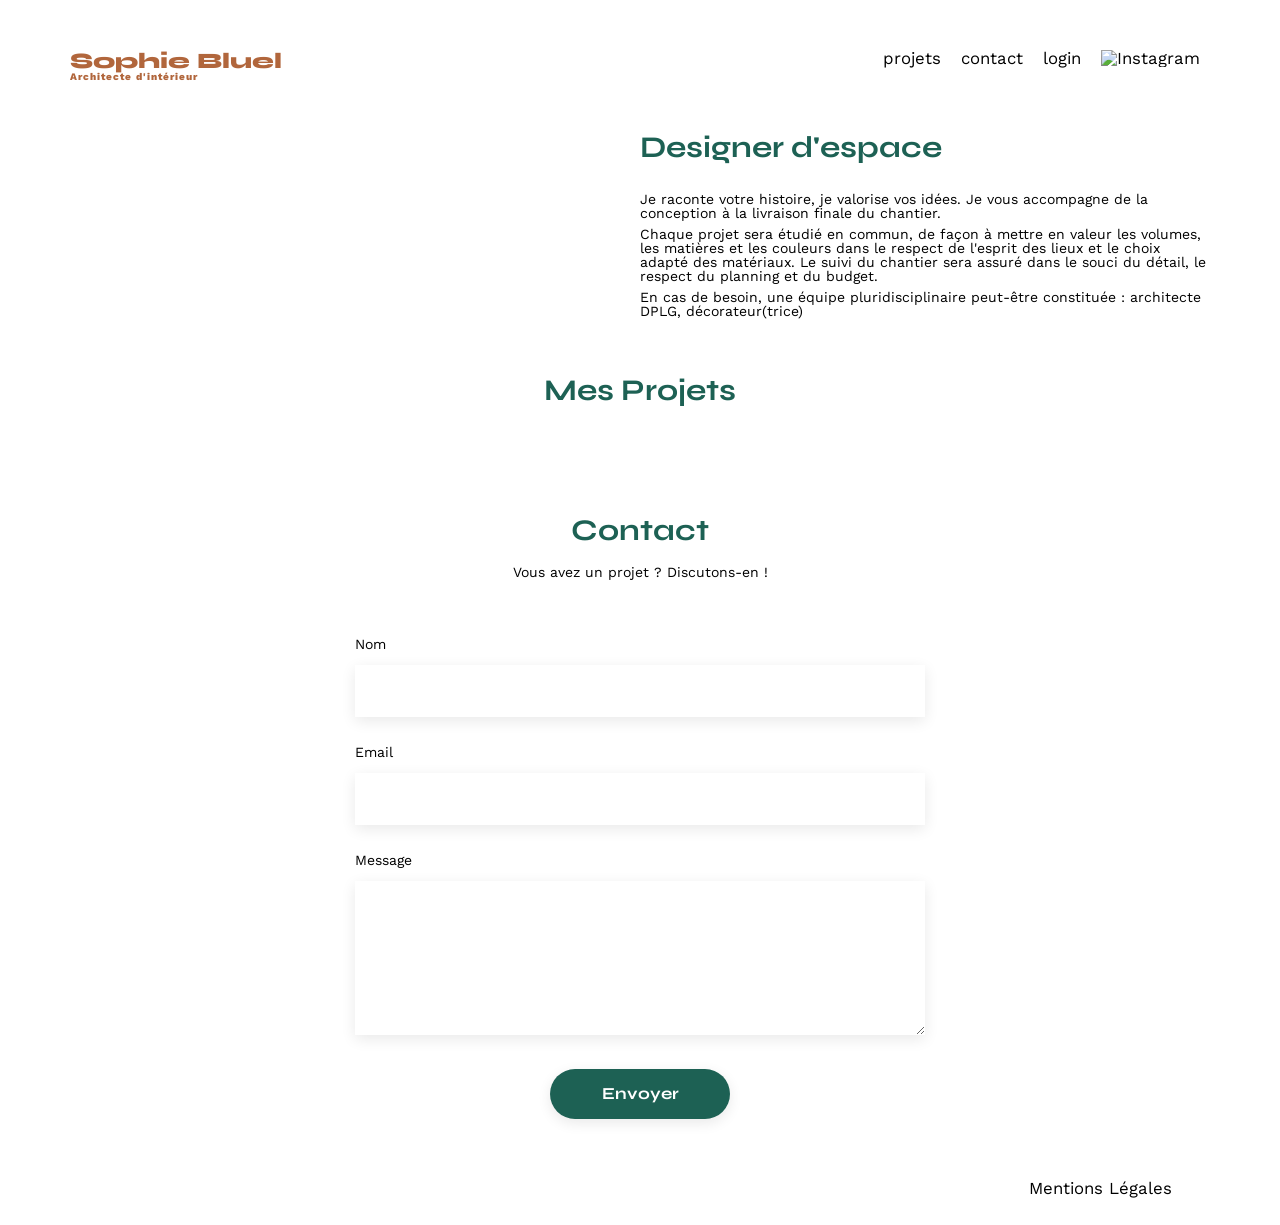
==== FrontEnd/index.html @ fa4ca0c6 "Correction - navigation , message erreur et CSS" ====
<!DOCTYPE html>
<html lang="fr">
<head>
	<meta charset="UTF-8">
	<title>Sophie Bluel - Architecte d'intérieur</title>
	<meta name="viewport" content="width=device-width, initial-scale=1.0">
	<link rel="preconnect" href="https://fonts.googleapis.com">
	<link rel="preconnect" href="https://fonts.gstatic.com" crossorigin>
	<link href="https://fonts.googleapis.com/css2?family=Syne:wght@700;800&family=Work+Sans&display=swap" rel="stylesheet">
	<meta name="description" content="">
	<link rel="stylesheet" href="./assets/style.css">

	<link rel="stylesheet" href="https://cdnjs.cloudflare.com/ajax/libs/font-awesome/6.4.0/css/all.min.css">
</head>
<body>
	<!---- ETAPE 5-3 ---->
	<div id="bandeau-edition">
    Mode édition
</div>
<header>
	<h1>Sophie Bluel <span>Architecte d'intérieur</span></h1>
	<nav>
		<ul>
    <li><a href="#portfolio">projets</a></li>
    <li><a href="#contact">contact</a></li>
	<!-- changement de code -->
    <li><a href="login.html" id="login-item">login</a></li>
	<li><img src="./assets/icons/instagram.png" alt="Instagram"></li>
		</ul>
	</nav>
</header>
<main>
	<section id="introduction">
		<figure>
			<img src="./assets/images/sophie-bluel.png" alt="">
		</figure>
		<article>
			<h2>Designer d'espace</h2>
			<p>Je raconte votre histoire, je valorise vos idées. Je vous accompagne de la conception à la livraison finale du chantier.</p>
			<p>Chaque projet sera étudié en commun, de façon à mettre en valeur les volumes, les matières et les couleurs dans le respect de l'esprit des lieux et le choix adapté des matériaux. Le suivi du chantier sera assuré dans le souci du détail, le respect du planning et du budget.</p>
			<p>En cas de besoin, une équipe pluridisciplinaire peut-être constituée : architecte DPLG, décorateur(trice)</p>
		</article>
	</section>
	<section id="portfolio">
		<!--- ETAPE 5.3 ajoute bouton -->
    <div id="titre-portfolio">
        <h2>Mes Projets</h2>
        <button id="btn-modifier" style="display:none"><i class="fa-regular fa-pen-to-square"></i> modifier</button>
    </div>
    <div class="filters">
        <!-- JavaScript va remplir les boutons filtres ici -->
    </div>
    <div class="gallery">
        <!-- JavaScript va remplir cette div dynamiquement -->
    </div>
</section>
	<section id="contact">
		<h2>Contact</h2>
		<p>Vous avez un projet ? Discutons-en !</p>
		<form action="#" method="post">
			<label for="name">Nom</label>
			<input type="text" name="name" id="name">
			<label for="email">Email</label>
			<input type="email" name="email" id="email">
			<label for="message">Message</label>
			<textarea name="message" id="message" cols="30" rows="10"></textarea>
			<input type="submit" value="Envoyer">
		</form>
	</section>
</main>

<footer>
	<nav>
		<ul>
			<li>Mentions Légales</li>
		</ul>
	</nav>
</footer>

<script src="./assets/script.js"></script>
</body>
</html>
---- FrontEnd/assets/style.css ----
/* http://meyerweb.com/eric/tools/css/reset/
   v2.0 | 20110126
   License: none (public domain)
*/

html, body, div, span, applet, object, iframe,
h1, h2, h3, h4, h5, h6, p, blockquote, pre,
a, abbr, acronym, address, big, cite, code,
del, dfn, em, img, ins, kbd, q, s, samp,
small, strike, strong, sub, sup, tt, var,
b, u, i, center,
dl, dt, dd, ol, ul, li,
fieldset, form, label, legend,
table, caption, tbody, tfoot, thead, tr, th, td,
article, aside, canvas, details, embed,
figure, figcaption, footer, header, hgroup,
menu, nav, output, ruby, section, summary,
time, mark, audio, video {
	margin: 0;
	padding: 0;
	border: 0;
	font-size: 100%;
	font: inherit;
	vertical-align: baseline;
}
/* HTML5 display-role reset for older browsers */
article, aside, details, figcaption, figure,
footer, header, hgroup, menu, nav, section {
	display: block;
}
body {
	line-height: 1;
}
ol, ul {
	list-style: none;
}
blockquote, q {
	quotes: none;
}
blockquote:before, blockquote:after,
q:before, q:after {
	content: '';
	content: none;
}
table {
	border-collapse: collapse;
	border-spacing: 0;
}
/** end reset css**/
body {
	max-width: 1140px;
	margin:auto;
	font-family: 'Work Sans' ;
	font-size: 14px;
}
header {
	display: flex;
	justify-content: space-between;
	margin: 50px 0
}
section {
	margin: 50px 0
}

h1{
	display: flex;
	flex-direction: column;
	font-family: 'Syne';
	font-size: 22px;
	font-weight: 800;
	color: #B1663C
}

h1 > span {
	font-family: 'Work Sans';
	font-size:10px;
	letter-spacing: 0.1em;
;
}

h2{
	font-family: 'Syne';
	font-weight: 700;
	font-size: 30px;
	color: #1D6154
}
nav ul {
	display: flex;
	align-items: center;
	list-style-type: none;

}
nav li {
	padding: 0 10px;
	font-size: 1.2em;
}

li:hover {
	color: #B1663C;
}
#introduction {
	display: flex;
	align-items: center;
}
#introduction figure {
	flex: 1
}
#introduction img {
	display: block;
	margin: auto;
	width: 80%;
}

#introduction article {
	flex: 1
}
#introduction h2 {
	margin-bottom: 1em;
}

#introduction p {
	margin-bottom: 0.5em;
}
#portfolio h2 {
	text-align: center;
	margin-bottom: 1em;
}
.gallery {
	width: 100%;
	display: grid;
	grid-template-columns: 1fr 1fr 1fr;
	grid-column-gap: 20px;
	grid-row-gap: 20px;
}

.gallery img {
	width: 100%;

}
#contact {
	width: 50%;
margin: auto;
}
#contact > * {
	text-align: center;

}
#contact h2{
	margin-bottom: 20px;
}
#contact form {
	text-align: left;
	margin-top:30px;
	display: flex;
	flex-direction: column;
}

#contact input {
	height: 50px;
	font-size: 1.2em;
	border: none;
	box-shadow: 0px 4px 14px rgba(0, 0, 0, 0.09);
}
#contact label {
	margin: 2em 0 1em 0;
}
#contact textarea {
	border: none;
	box-shadow: 0px 4px 14px rgba(0, 0, 0, 0.09);
}

input[type="submit"]{
	font-family: 'Syne';
	font-weight: 700;
	color: white;
	background-color: #1D6154;
	margin : 2em auto ;
	width: 180px;
	text-align: center;
	border-radius: 60px ;
}

footer nav ul {
	display: flex;
	justify-content: flex-end;
	margin: 2em
}

/**************PROJET*******************/

/* NAVIGATION  */
nav a {
    text-decoration: none;
    color: inherit;
}

/* Style des boutons filtres */

.filters {
    display: flex;
    gap: 10px;
    justify-content: center;
    margin-bottom: 30px;
    margin-left: auto;
    margin-right: auto;
}

.filters button {
    border: 1px solid #1D6154;
    border-radius: 20px;
    padding: 5px 15px;
    color: #1D6154;
    background-color: white;
    cursor: pointer;
    font-weight: bold;
}

.filters button.clique {
    background-color: #1D6154;
    color: white;
}

/* Style du titre portfolio */
#portfolio {
    text-align: center;
}

#portfolio h2 {
    margin-bottom: 0;
}

#titre-portfolio {
    display: flex;
    justify-content: center;
    align-items: center;
    gap: 10px;
    margin-bottom: 30px;
}

#btn-modifier {
    border: none;
    background: none;
    color: black;
    cursor: pointer;
    font-size: 14px;
}

/* BANDEAU MODE EDITION */
#bandeau-edition {
    display: none;
    background-color: black;
    color: white;
    text-align: center;
    padding: 10px;
    position: relative;
    left: 50%;
    right: 50%;
    margin-left: -50vw;
    margin-right: -50vw;
    width: 100vw;
}

/* STYLE PAGE LOGIN */
#login {
    width: 30%;
    margin: auto;
    text-align: center;
}

#login h2 {
    margin-bottom: 30px;
}

#login form {
    display: flex;
    flex-direction: column;
    text-align: left;
}

#login label {
    margin: 15px 0 5px 0;
}

#login input {
    height: 50px;
    border: none;
    box-shadow: 0px 4px 14px rgba(0, 0, 0, 0.09);
}

#login input[type="submit"] {
    margin: 20px auto;
    width: 180px;
    border-radius: 60px;
    background-color: #1D6154;
    color: white;
    font-family: 'Syne';
    font-weight: 700;
    cursor: pointer;
}

#login a {
    color: black;
    text-align: center;
    display: block;
}

#message-erreur {
    display: none;
    color: red;
}
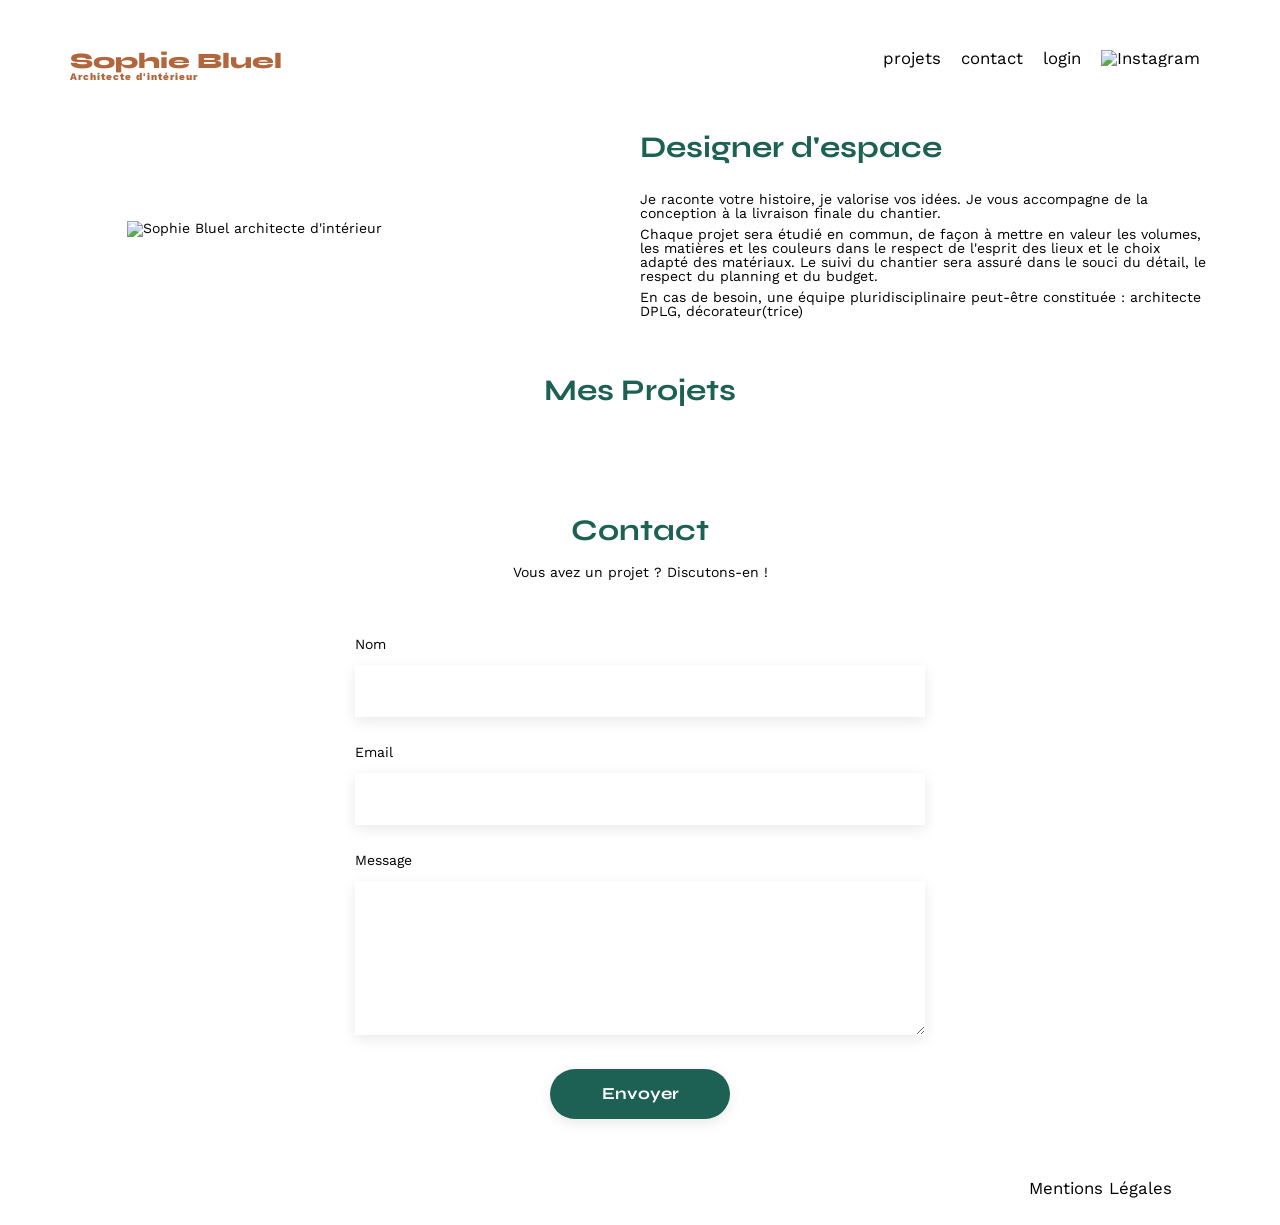
==== commit e6e4f089: "Projet fin" ====
--- a/FrontEnd/index.html
+++ b/FrontEnd/index.html
@@ -13,9 +13,9 @@
 	<link rel="stylesheet" href="https://cdnjs.cloudflare.com/ajax/libs/font-awesome/6.4.0/css/all.min.css">
 </head>
 <body>
-	<!---- ETAPE 5-3 ---->
+	<!-- ETAPE 5-3 -->
 	<div id="bandeau-edition">
-    Mode édition
+    <i class="fa-regular fa-pen-to-square"></i> Mode édition
 </div>
 <header>
 	<h1>Sophie Bluel <span>Architecte d'intérieur</span></h1>
@@ -30,9 +30,9 @@
 	</nav>
 </header>
 <main>
-	<section id="introduction">
+	<div id="introduction">
 		<figure>
-			<img src="./assets/images/sophie-bluel.png" alt="">
+			<img src="./assets/images/sophie-bluel.png" alt="Sophie Bluel architecte d'intérieur">
 		</figure>
 		<article>
 			<h2>Designer d'espace</h2>
@@ -40,7 +40,7 @@
 			<p>Chaque projet sera étudié en commun, de façon à mettre en valeur les volumes, les matières et les couleurs dans le respect de l'esprit des lieux et le choix adapté des matériaux. Le suivi du chantier sera assuré dans le souci du détail, le respect du planning et du budget.</p>
 			<p>En cas de besoin, une équipe pluridisciplinaire peut-être constituée : architecte DPLG, décorateur(trice)</p>
 		</article>
-	</section>
+	</div>
 	<section id="portfolio">
 		<!--- ETAPE 5.3 ajoute bouton -->
     <div id="titre-portfolio">
@@ -77,6 +77,52 @@
 	</nav>
 </footer>
 
+<!-- MODALE -->
+<div id="modale" class="hidden">
+    <div id="modale-contenu">
+        <button id="modale-fermer"><i class="fa-solid fa-xmark"></i>
+		</button>
+        
+        <!-- Zone 1 : Galerie -->
+        <div id="modale-galerie">
+            <h2>Galerie photo</h2>
+            <div id="modale-photos"></div>
+			<hr id="hr-galerie">
+            <button id="btn-ajouter-photo">Ajouter une photo</button>
+        </div>
+
+        <!-- Zone 2 : Formulaire -->
+<div id="modale-formulaire" class="hidden">
+    <button id="btn-retour"><i class="fa-solid fa-arrow-left"></i></button>
+    <h2>Ajout photo</h2>
+    <form id="formulaire-ajout">
+
+        <div id="zone-upload">
+            <i class="fa-regular fa-image" id="icone-upload"></i>
+			<img id="preview" src="./assets/images/sophie-bluel.png" alt="preview de l'image" style="display:none">
+            <label for="input-image">+ Ajouter photo</label>
+            <input type="file" id="input-image" name="image" accept="image/*">
+            <p>jpg, png : 4mo max</p>
+        </div>
+
+        <label for="titre">Titre</label>
+        <input type="text" id="titre" name="title">
+        <label for="categorie">Catégorie</label>
+<div class="select-container">
+    <select id="categorie" name="category">
+        <option label="Choisir une catégorie" value=""></option>
+    </select>
+    <i class="fa-solid fa-chevron-down"></i>
+	
+</div>
+        <hr>
+        <button type="submit" id="btn-valider">Valider</button>
+		<p id="message-erreur-formulaire">Veuillez remplir tous les champs</p>
+    </form>
+</div>
+	</div>
+</div>
+
 <script src="./assets/script.js"></script>
 </body>
 </html>
--- a/FrontEnd/assets/style.css
+++ b/FrontEnd/assets/style.css
@@ -193,9 +193,11 @@
     text-decoration: none;
     color: inherit;
 }
+nav img {
+    width: 20px;
+}
 
 /* Style des boutons filtres */
-
 .filters {
     display: flex;
     gap: 10px;
@@ -307,10 +309,236 @@
 #message-erreur {
     display: none;
     color: red;
-}
-
-
-
-
-
-
+    text-align: center;
+    margin-top: 10px;
+}
+
+/* MODALE */
+.hidden {
+    display: none;
+}
+
+#modale {
+    position: fixed;
+    top: 0;
+    left: 0;
+    width: 100%;
+    height: 100%;
+    background-color: rgba(0, 0, 0, 0.5);
+    justify-content: center;
+    align-items: center;
+}
+
+#modale:not(.hidden) {
+    display: flex;
+}
+
+#modale-contenu {
+    background-color: white;
+    padding: 40px 100px;
+    border-radius: 10px;
+    width: 500px;
+    transform: scale(0.65);
+    position: relative
+}
+
+#modale-fermer {
+    position: absolute;
+    top: 25px;
+    right: 25px;
+    border: none;
+    background: none;
+    cursor: pointer;
+    font-size: 20px;
+}
+
+#modale h2 {
+    font-family: 'Work Sans';
+    font-weight: 400;
+    font-size: 25px;
+    text-align: center;
+    color: black;
+    margin-top: 20px;
+    margin-bottom: 25px;
+}
+
+/*MODALE GALERIE*/
+#modale-photos {
+    display: grid;
+    grid-template-columns: 1fr 1fr 1fr 1fr 1fr;
+    column-gap: 8px;
+    row-gap: 30px;
+    margin-bottom: 70px;
+}
+
+#modale-photos img {
+    width: 100%;
+    height: 125px;
+    object-fit: cover;
+}
+
+#hr-galerie {
+    border: none;
+    border-top: 1px solid #B3B3B3;
+    margin: 0 0 30px 0;
+}
+
+#btn-ajouter-photo {
+    background-color: #1D6154;
+    color: white;
+    border: none;
+    border-radius: 60px;
+    padding: 10px 50px;
+    cursor: pointer;
+    font-family: 'Syne';
+    font-weight: 700;
+    display: block;
+    margin: 40px auto 30px auto;
+}
+
+/*MODALE FORMULAIRE AJOUT PHOTO*/
+#btn-retour {
+    border: none;
+    background: none;
+    cursor: pointer;
+    font-size: 25px;
+    position: absolute;
+    left: 20px;
+    top: 20px;
+}
+
+#zone-upload {
+    display: flex;
+    flex-direction: column;
+    align-items: center;
+    background-color: #e8f1f6;
+    padding: 30px;
+    margin: 10px auto;
+    border-radius: 5px;
+    width: 75%;
+    overflow: hidden
+}
+#zone-upload i {
+    font-size: 60px;
+    color: #B9C5CC;
+    margin-bottom: 10px;
+}
+
+#zone-upload input[type="file"] {
+    display: none;
+}
+
+#zone-upload label {
+    background-color: #CBD6DC;
+    color:#306685;
+    padding: 8px 35px;
+    border-radius: 60px;
+    cursor: pointer;
+    margin-bottom: 10px;
+    font-weight: bold;
+    font-size: 14px;
+}
+#formulaire-ajout {
+    display: flex;
+    flex-direction: column;
+    align-items: center;
+}
+
+#formulaire-ajout > label {
+    width: 90%;
+    margin: 10px 0 8px 0;
+    text-align: left;
+}
+
+
+#formulaire-ajout input[type="text"] {
+    width: 90%;
+    height: 51px;
+    border: none;
+    border-radius: 5px;
+    padding: 5px 10px;
+    box-sizing: border-box;
+    background-color: white;
+    box-shadow: 0px 4px 14px 0px rgba(0, 0, 0, 0.09);
+    margin-bottom: 15px;
+}
+
+#formulaire-ajout hr {
+    width: 80%;
+    border: none;
+    border-top: 1px solid #ccc;
+    margin: 40px 0 10px 0;
+}
+
+.select-container {
+    width: 90%;
+    position: relative;
+}
+
+.select-container select {
+    width: 100%;
+    height: 51px;
+    border: none;
+    border-radius: 5px;
+    padding: 5px 35px 5px 10px;
+    box-sizing: border-box;
+    background-color: white;
+    box-shadow: 0px 4px 14px 0px rgba(0, 0, 0, 0.09);
+    appearance: none;
+}
+
+.select-container i {
+    position: absolute;
+    right: 12px;
+    top: 50%;
+    transform: translateY(-50%);
+    pointer-events: none;
+    font-size: 11px;
+}
+
+#btn-valider {
+    display: block;
+    margin: 20px auto;
+    background-color: #ccc;
+    color: white;
+    border: none;
+    border-radius: 60px;
+    padding: 10px 80px;
+    cursor: pointer;
+    font-family: 'Syne';
+    font-weight: 700;
+}
+
+#preview {
+    height: 169px;
+    width: auto;
+    max-width: 80%;
+    object-fit: cover;
+    border-radius: 0;
+    display: block;
+}
+
+/* ETAPE 7 - SUPPRESSION */
+#modale-photos figure {
+    position: relative;
+    margin: 0;
+}
+
+#modale-photos figure button {
+    position: absolute;
+    left: 65px;
+    background-color: black;
+    color: white;
+    border: none;
+    border-radius: 5px;
+    padding: 5px;
+    cursor: pointer;
+    top: 5px;
+}
+
+#message-erreur-formulaire {
+    display: none;
+    color: red;
+    text-align: center;
+    margin-top: 10px;
+}
